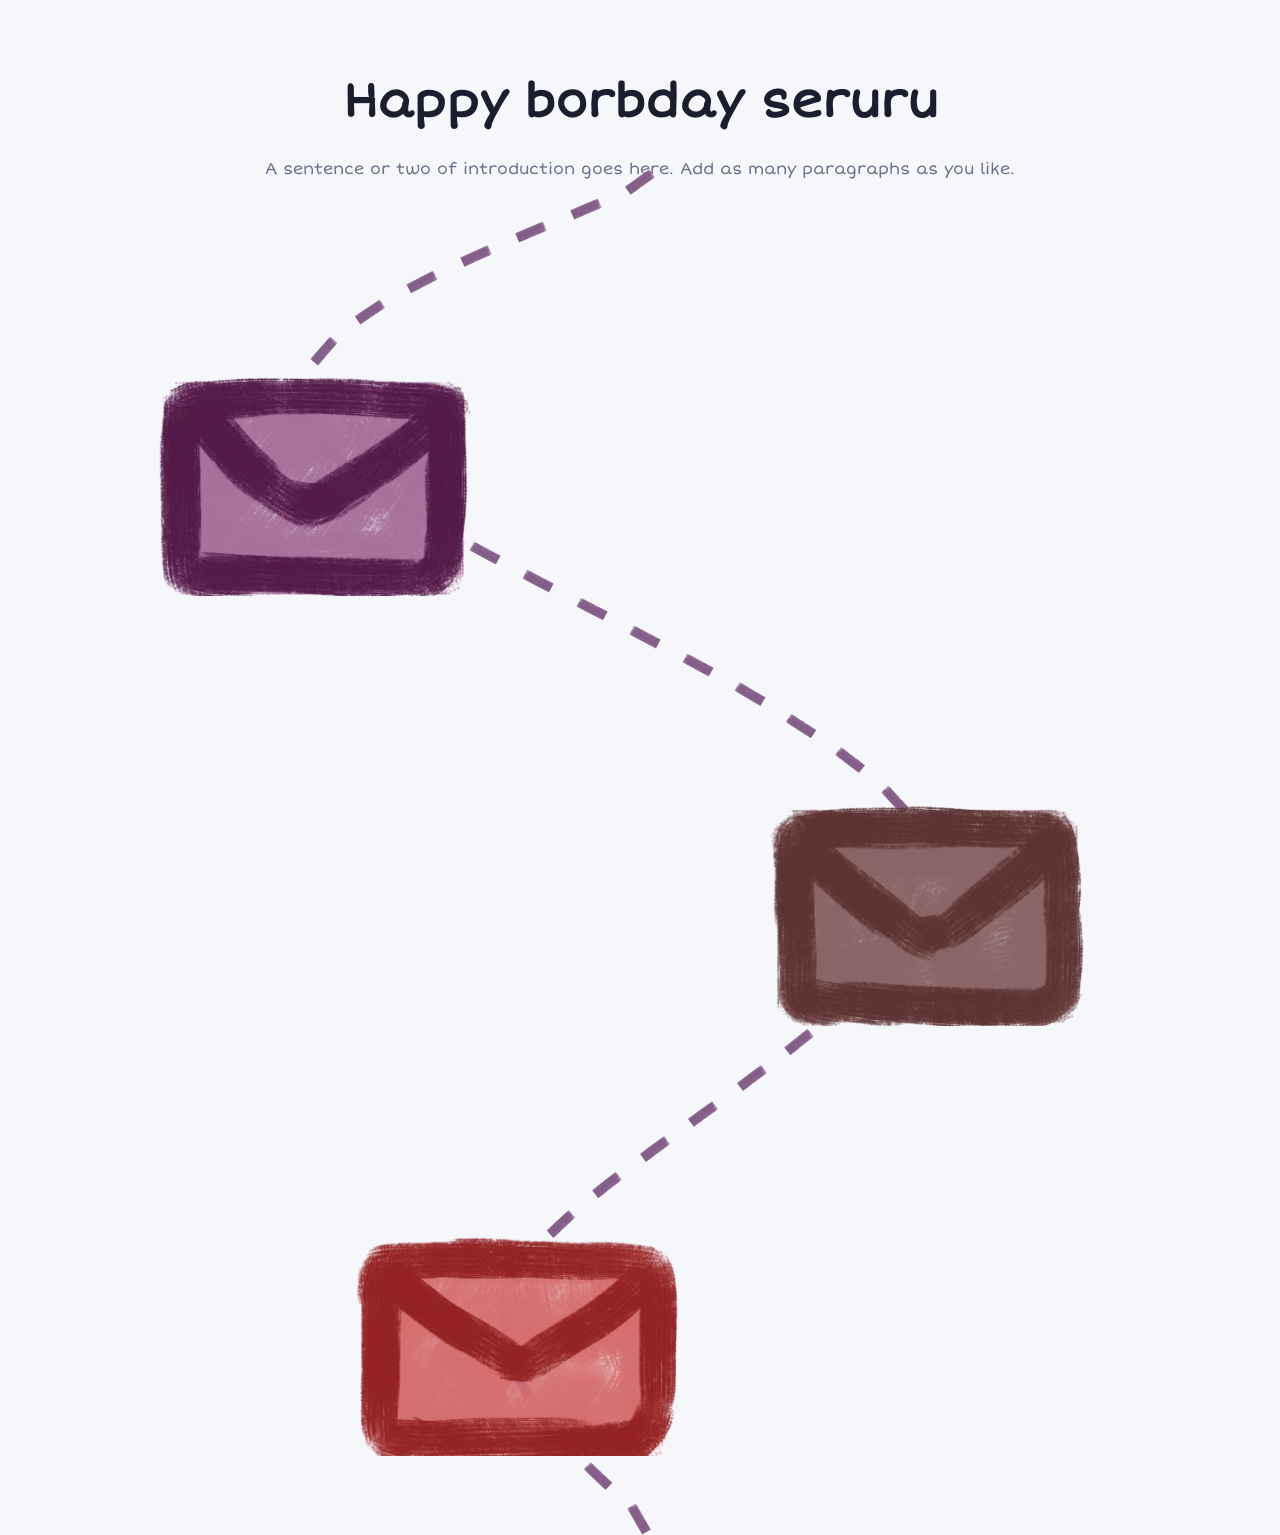
==== index.html @ 4412a471 "remove 4th page" ====
<!DOCTYPE html>
<html lang="en">

<head>
    <meta charset="UTF-8">
    <meta name="viewport" content="width=device-width, initial-scale=1.0">
    <title>My Gallery</title>
    <link rel="stylesheet" href="css/style.css">
    <script src="js/main.js" defer></script>
</head>

<body>

    <header class="intro">
        <h1>Happy borbday seruru</h1>
        <p>A sentence or two of introduction goes here. Add as many paragraphs as you like.</p>
    </header>

    <main class="map">

        <!-- An empty layer. main.js fills it with the dotted trail. -->
        <div class="trail"></div>

        <!-- The milestones, from top to bottom. The trail passes through
         each one in this order. Copy a block to add another. -->
        <a class="tile" href="page-1.html">
            <img class="img-default" src="assets/images/tile1-normal.png" alt="">
            <img class="img-hover" src="assets/images/tile1-hover.png" alt="">
        </a>

        <a class="tile" href="page-2.html">
            <img class="img-default" src="assets/images/tile2-normal.png" alt="">
            <img class="img-hover" src="assets/images/tile2-hover.png" alt="">
        </a>

        <a class="tile" href="page-3.html">
            <img class="img-default" src="assets/images/tile3-normal.png" alt="">
            <img class="img-hover" src="assets/images/tile3-hover.png" alt="">
        </a>

    </main>

</body>

</html>
---- css/style.css ----
/* ---------- Basics ---------- */
@font-face {
  font-family: "MyFont";
  src: url("../assets/fonts/ShortStack-Regular.ttf") format("truetype");
  font-display: swap;
}

* {
    box-sizing: border-box;
    margin: 0;
    padding: 0;
}

body {
    font-family: "MyFont", system-ui, sans-serif;
    background: #f6f7fb;
    color: #1c1d2e;
    line-height: 1.6;
}

a {
    color: inherit;
    text-decoration: none;
}

img {
    max-width: 100%;
    display: block;
}


/* ---------- Size of the milestone images ----------
   Change this ONE value to make every image bigger or smaller.
   clamp(smallest, preferred, largest): it scales with the screen
   width but never goes below 180px or above 300px. */
:root {
    --tile-size: 350px
}

/* ---------- Title and intro text at the top ---------- */
.intro {
    max-width: 900px;
    margin: 0 auto;
    padding: 4rem 1.5rem 0;
    text-align: center;
}

.intro h1 {
    font-family: "MyFont", system-ui, sans-serif;
    font-size: 3rem;
    margin-bottom: 1rem;
}

.intro p {
    color: #6b6e8a;
    max-width: 60ch;
    /* keeps lines a comfortable length */
    margin: 0 auto;
}

/* ---------- The map ----------
   A tall column that holds the trail and the milestones.
   "gap" is the vertical space between milestones: raise it for a
   longer trail, lower it for a shorter one. */
.map {
    position: relative;
    /* the trail is positioned inside this */
    max-width: 1200px;
    margin: 0 auto;
    padding: 4rem 1.5rem;
    display: flex;
    flex-direction: column;
    gap: 5rem;
}


/* ---------- The trail layer ----------
   Sits behind the milestones and never blocks clicks.
   main.js puts the little trail pieces inside it. */
.trail {
    position: absolute;
    inset: 0;
    z-index: 0;
    pointer-events: none;
}

.trail-piece {
    position: absolute;
    /* If your trail image is too big or small, set a size here, e.g.
     width: 20px; */
}


/* ---------- One milestone ---------- */
.tile {
    position: relative;
    z-index: 1;
    /* above the trail */
    display: block;
    width: var(--tile-size);
    aspect-ratio: 1 / 1;
    flex-shrink: 0;
}

/* ---------- The zig-zag ----------
   Each milestone is pushed left or right. The pattern repeats every
   4 images, with different amounts so it looks hand-placed, not rigid.
   Edit the percentages to move things around.
   (We use "nth-of-type" because the trail <div> is also in the map.) */
.tile:nth-of-type(4n + 1) {
    align-self: flex-start;
    margin-left: 6%;
}

.tile:nth-of-type(4n + 2) {
    align-self: flex-end;
    margin-right: 10%;
}

.tile:nth-of-type(4n + 3) {
    align-self: flex-start;
    margin-left: 24%;
}

/* Keyboard users get a simple outline when they tab onto a tile */
.tile:focus-visible {
    outline: 2px solid #5b3fe0;
    outline-offset: 4px;
}


/* ---------- The two stacked images (instant swap) ---------- */
.tile img {
    position: absolute;
    inset: 0;
    width: 100%;
    height: 100%;
    object-fit: contain;
}

.tile .img-hover {
    opacity: 0;
}

.tile:hover .img-hover,
.tile:focus-visible .img-hover {
    opacity: 1;
}

.tile:hover .img-default,
.tile:focus-visible .img-default {
    opacity: 0;
}


/* ---------- The pages you open by clicking ---------- */
.content-page {
    max-width: 700px;
    margin: 0 auto;
    padding: 3rem 1.5rem;
    animation: page-in 0.6s ease-out both;
}

.content-page h1 {
    margin: 1.5rem 0 1rem;
}

.content-page img {
    margin: 1.5rem 0;
    max-width: 320px;
}

.back-link {
    display: inline-block;
    color: #5b3fe0;
    font-weight: 600;
    transition: transform 0.2s;
}

.back-link:hover {
    transform: translateX(-4px);
}

@keyframes page-in {
    from {
        opacity: 0;
        transform: translateY(20px);
    }

    to {
        opacity: 1;
        transform: translateY(0);
    }
}


/* ---------- Respect "reduce motion" settings ---------- */
@media (prefers-reduced-motion: reduce) {

    *,
    *::before,
    *::after {
        animation: none !important;
        transition: none !important;
    }
}
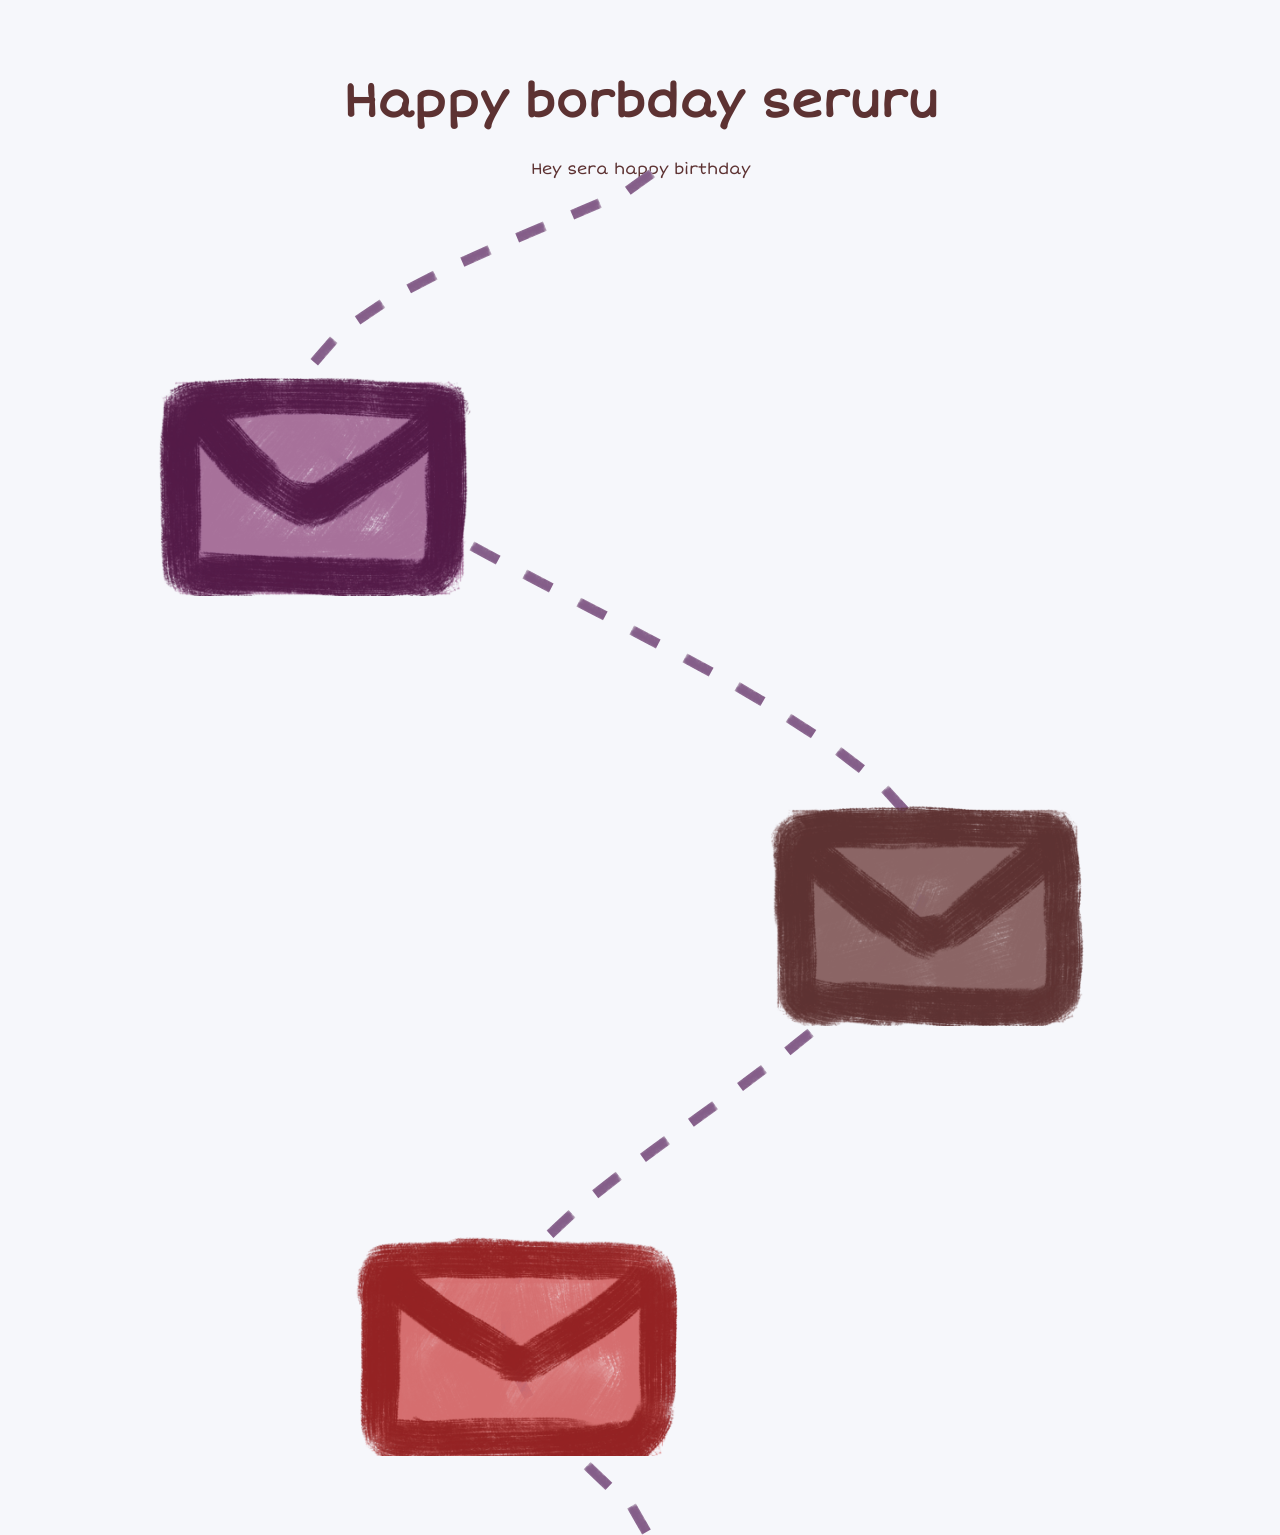
==== commit d7612b24: "i forgor" ====
--- a/index.html
+++ b/index.html
@@ -13,7 +13,7 @@
 
     <header class="intro">
         <h1>Happy borbday seruru</h1>
-        <p>A sentence or two of introduction goes here. Add as many paragraphs as you like.</p>
+        <p>Hey sera happy birthday</p>
     </header>
 
     <main class="map">
--- a/css/style.css
+++ b/css/style.css
@@ -46,13 +46,14 @@
 }
 
 .intro h1 {
+    color: #5D3232;
     font-family: "MyFont", system-ui, sans-serif;
     font-size: 3rem;
     margin-bottom: 1rem;
 }
 
 .intro p {
-    color: #6b6e8a;
+    color: #5D3232;
     max-width: 60ch;
     /* keeps lines a comfortable length */
     margin: 0 auto;
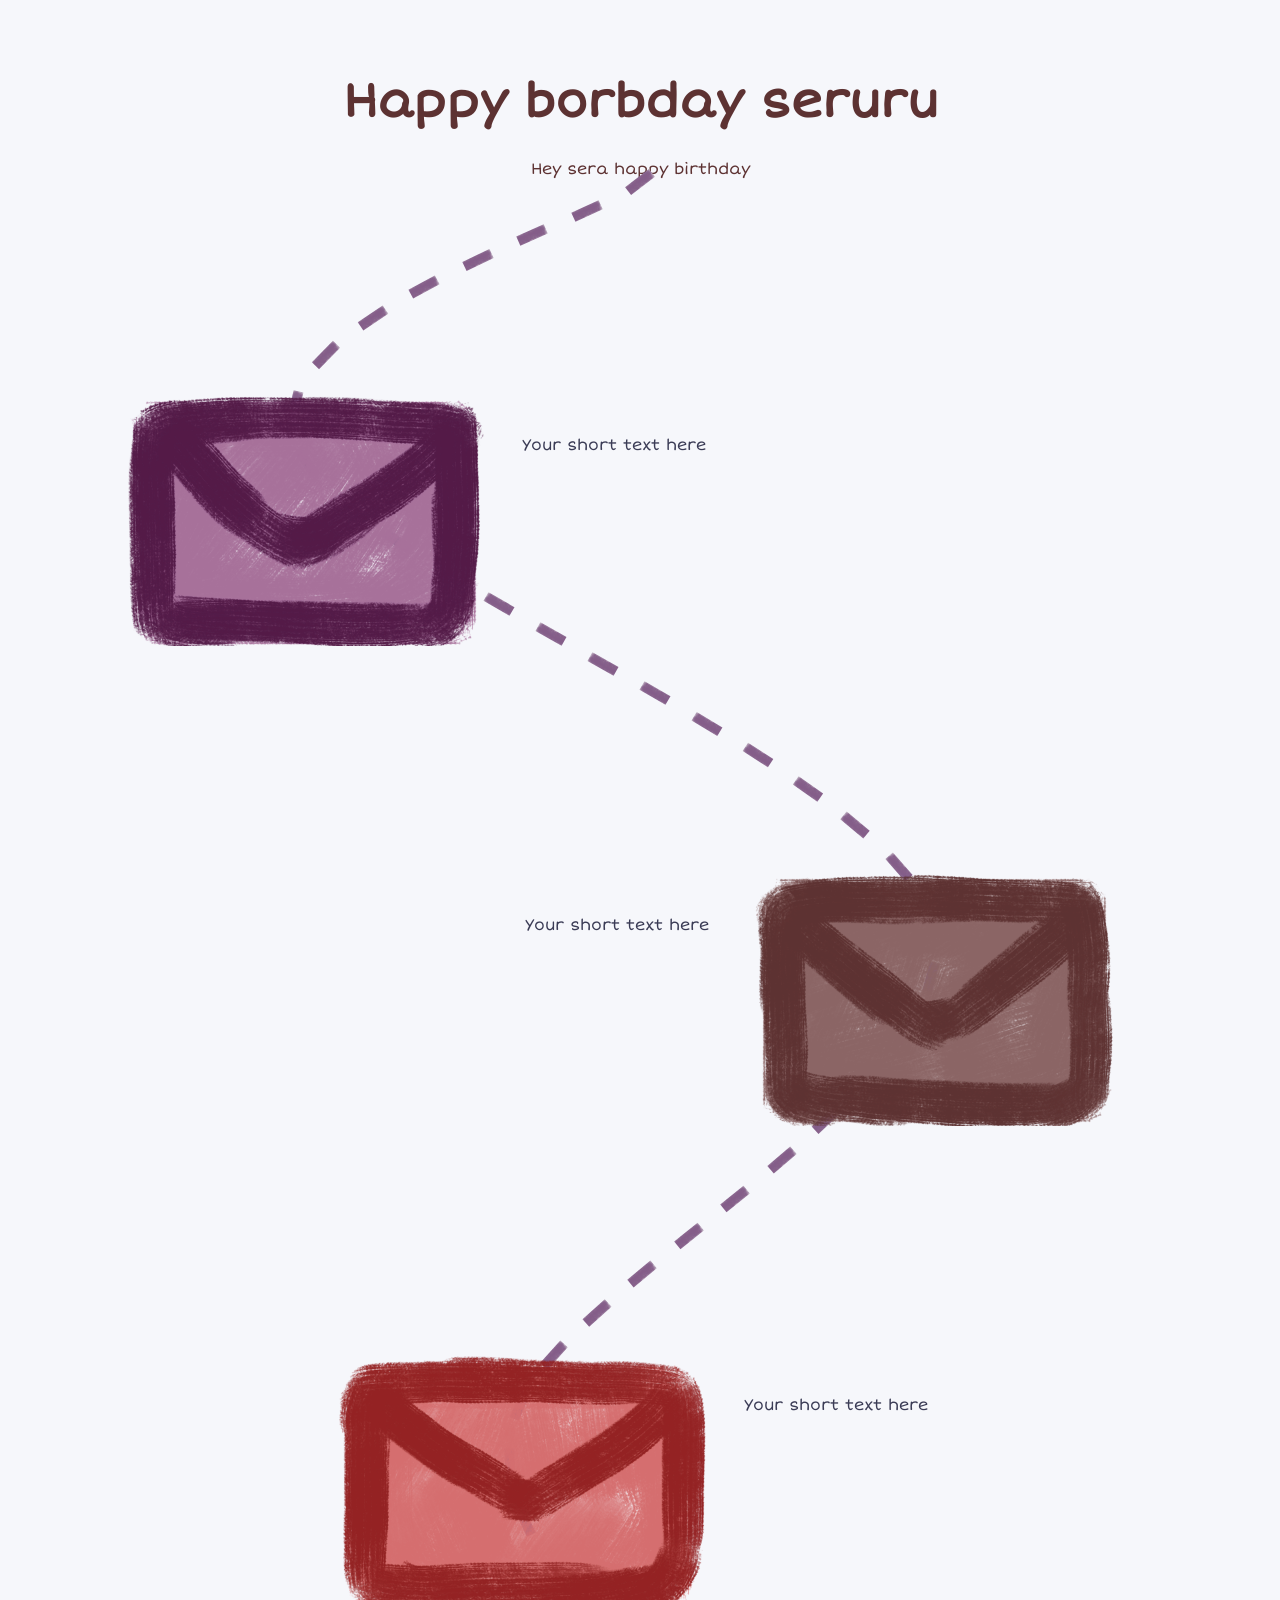
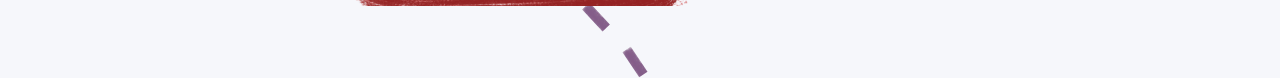
==== commit d3bbe812: "added text per box" ====
--- a/index.html
+++ b/index.html
@@ -26,16 +26,19 @@
         <a class="tile" href="page-1.html">
             <img class="img-default" src="assets/images/tile1-normal.png" alt="">
             <img class="img-hover" src="assets/images/tile1-hover.png" alt="">
+            <span class="note">Your short text here</span>
         </a>
 
         <a class="tile" href="page-2.html">
             <img class="img-default" src="assets/images/tile2-normal.png" alt="">
             <img class="img-hover" src="assets/images/tile2-hover.png" alt="">
+            <span class="note">Your short text here</span>
         </a>
 
         <a class="tile" href="page-3.html">
             <img class="img-default" src="assets/images/tile3-normal.png" alt="">
             <img class="img-hover" src="assets/images/tile3-hover.png" alt="">
+            <span class="note">Your short text here</span>
         </a>
 
     </main>
--- a/css/style.css
+++ b/css/style.css
@@ -1,8 +1,8 @@
 /* ---------- Basics ---------- */
 @font-face {
-  font-family: "MyFont";
-  src: url("../assets/fonts/ShortStack-Regular.ttf") format("truetype");
-  font-display: swap;
+    font-family: "MyFont";
+    src: url("../assets/fonts/ShortStack-Regular.ttf") format("truetype");
+    font-display: swap;
 }
 
 * {
@@ -34,7 +34,7 @@
    clamp(smallest, preferred, largest): it scales with the screen
    width but never goes below 180px or above 300px. */
 :root {
-    --tile-size: 350px
+    --tile-size: 400px
 }
 
 /* ---------- Title and intro text at the top ---------- */
@@ -66,7 +66,7 @@
 .map {
     position: relative;
     /* the trail is positioned inside this */
-    max-width: 1200px;
+    max-width: 900;
     margin: 0 auto;
     padding: 4rem 1.5rem;
     display: flex;
@@ -182,6 +182,33 @@
     transform: translateX(-4px);
 }
 
+/* ---------- Text beside each envelope ---------- */
+.note {
+    position: absolute;
+    top: 50%;
+    /* vertically centered on the envelope */
+    transform: translateY(-50%);
+    width: 200px;
+    /* how wide the text block can be */
+    font-size: 1rem;
+    line-height: 1.35;
+    color: #3a3b55;
+}
+
+/* Left-hand envelopes (1st, 3rd, 5th...): text goes on the RIGHT */
+.tile:nth-of-type(odd) .note {
+    left: 100%;
+    margin-left: 1.5rem;
+    text-align: left;
+}
+
+/* Right-hand envelopes (2nd, 4th, 6th...): text goes on the LEFT */
+.tile:nth-of-type(even) .note {
+    right: 100%;
+    margin-right: 1.5rem;
+    text-align: right;
+}
+
 @keyframes page-in {
     from {
         opacity: 0;
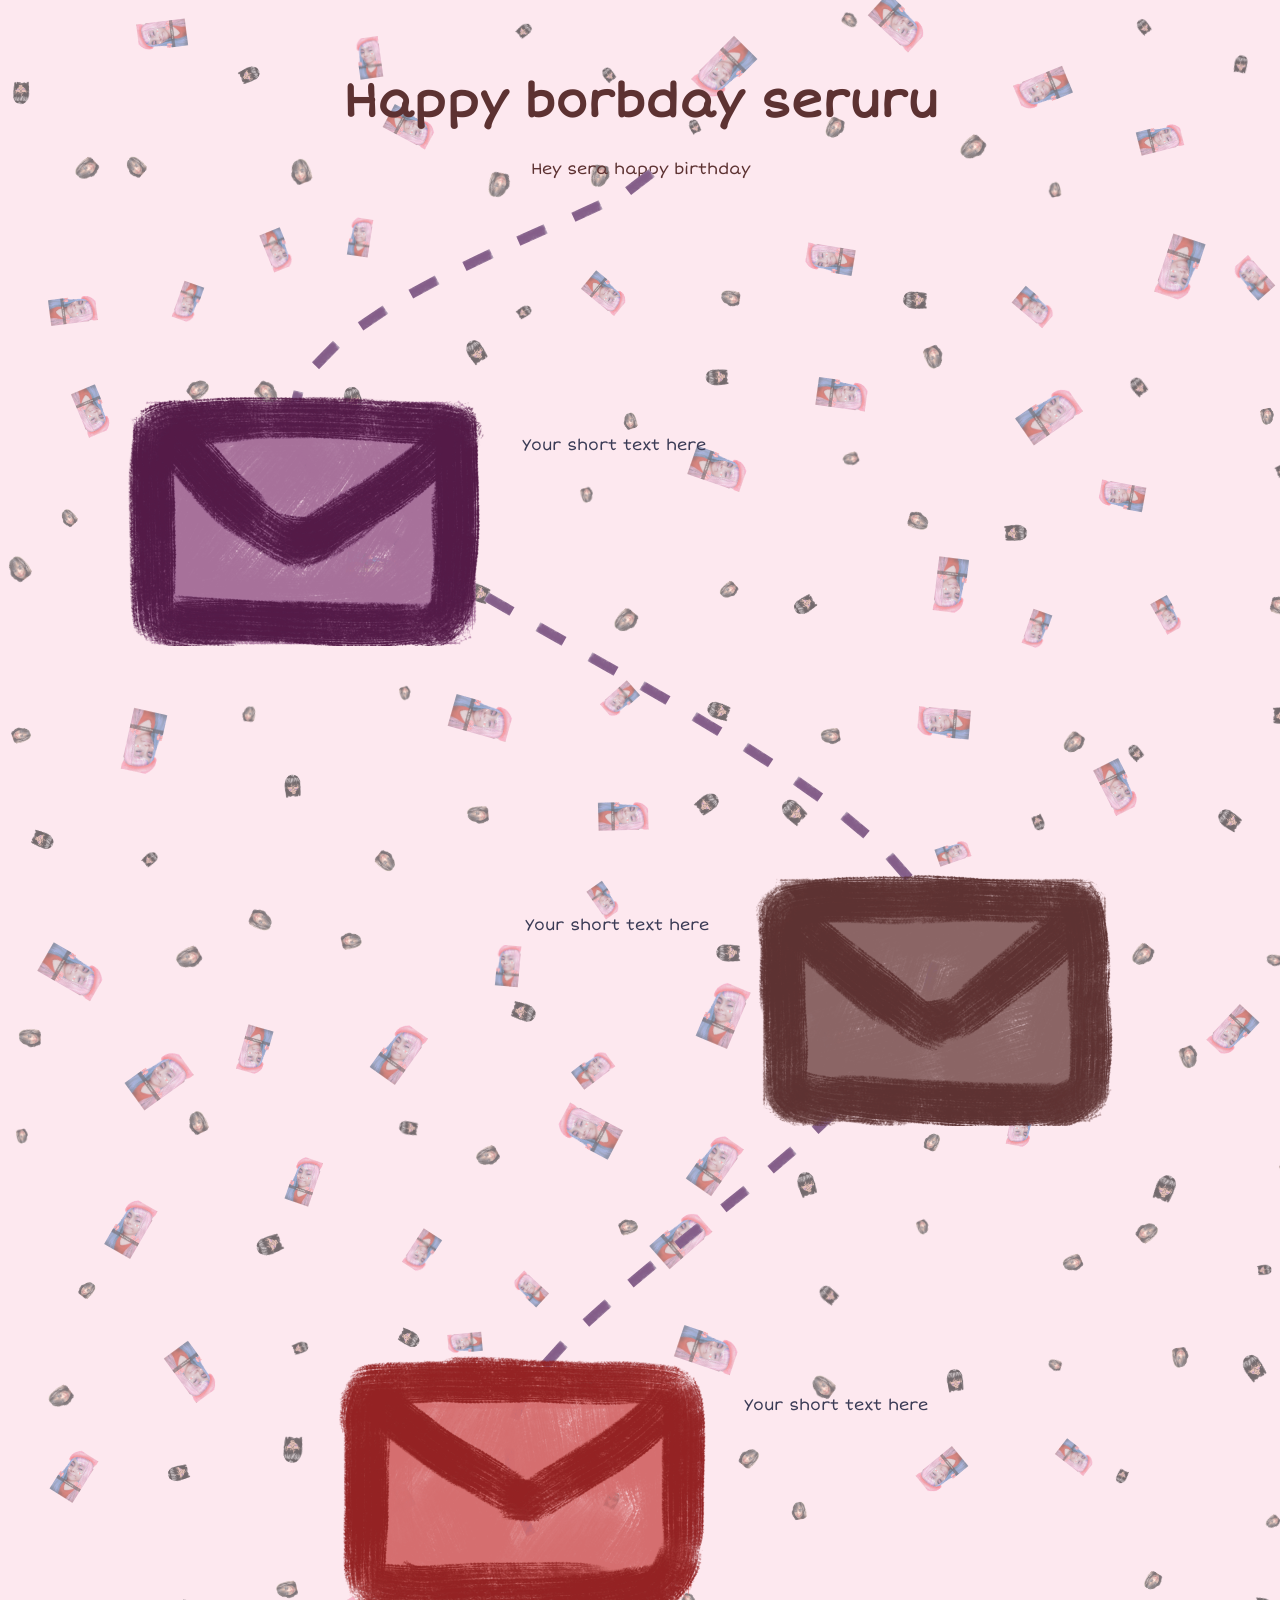
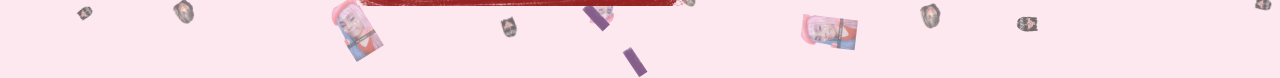
==== commit 89f346cf: "added dotted images" ====
--- a/index.html
+++ b/index.html
@@ -7,10 +7,12 @@
     <title>My Gallery</title>
     <link rel="stylesheet" href="css/style.css">
     <script src="js/main.js" defer></script>
+    <script src="js/dots.js" defer></script>
 </head>
 
 <body>
 
+    <div class="dots"></div>
     <header class="intro">
         <h1>Happy borbday seruru</h1>
         <p>Hey sera happy birthday</p>
--- a/css/style.css
+++ b/css/style.css
@@ -13,7 +13,7 @@
 
 body {
     font-family: "MyFont", system-ui, sans-serif;
-    background: #f6f7fb;
+    background: #fde8ef;
     color: #1c1d2e;
     line-height: 1.6;
 }
@@ -221,6 +221,30 @@
     }
 }
 
+/* ---------- Scattered dots behind everything ---------- */
+body {
+    position: relative;
+    /* the dots layer is sized to the whole page */
+    min-height: 100vh;
+}
+
+.dots {
+    position: absolute;
+    inset: 0;
+    /* covers the entire page, top to bottom */
+    z-index: -1;
+    /* behind all content */
+    overflow: hidden;
+    /* dots near the edge can't cause side-scrolling */
+    pointer-events: none;
+    /* never blocks clicks */
+}
+
+.dot {
+    position: absolute;
+    opacity: 0.55;
+    /* lower = fainter, 1 = full strength */
+}
 
 /* ---------- Respect "reduce motion" settings ---------- */
 @media (prefers-reduced-motion: reduce) {
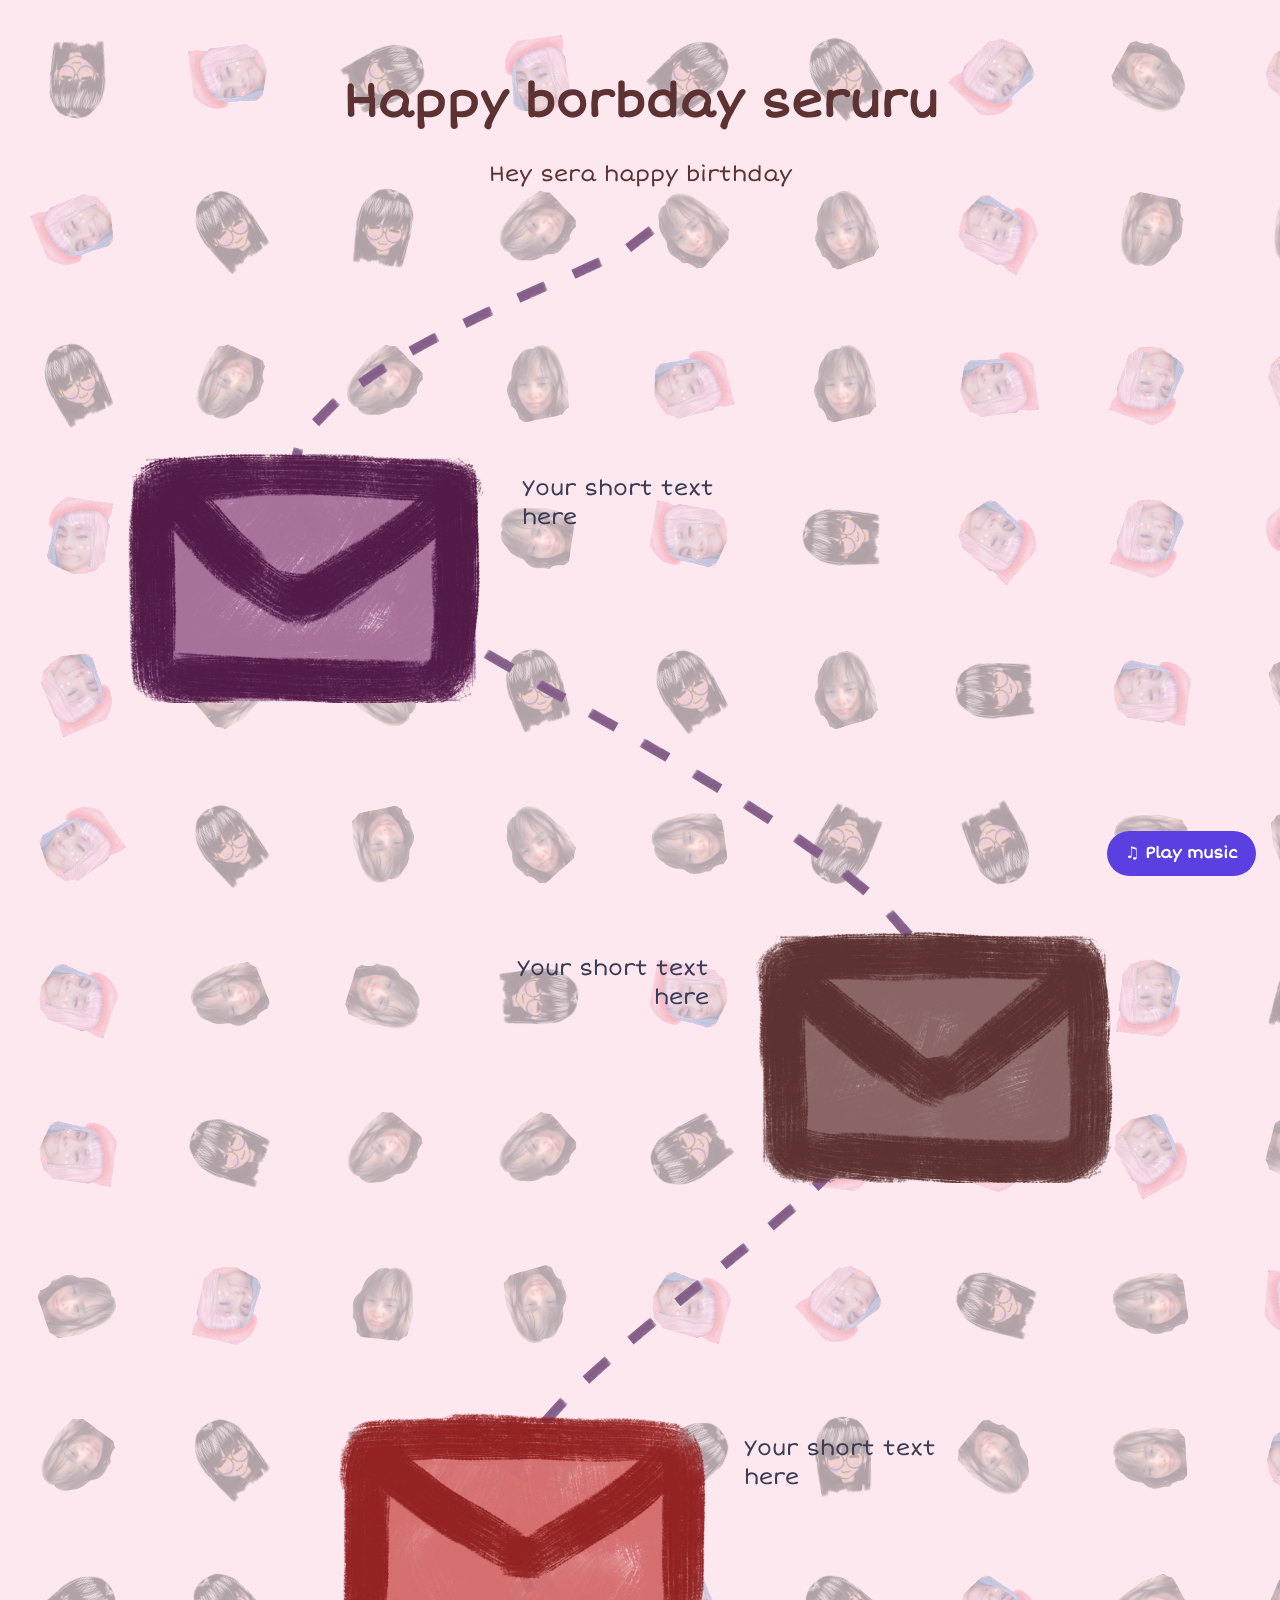
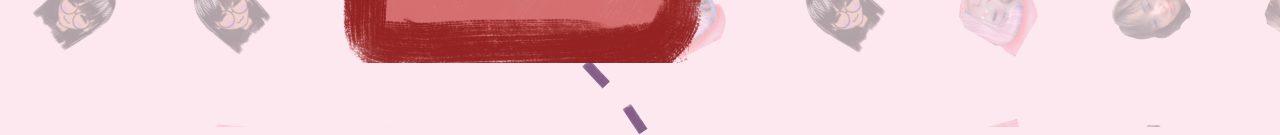
==== commit f27d969d: "music" ====
--- a/index.html
+++ b/index.html
@@ -8,6 +8,7 @@
     <link rel="stylesheet" href="css/style.css">
     <script src="js/main.js" defer></script>
     <script src="js/dots.js" defer></script>
+    <script src="js/music.js" defer></script>
 </head>
 
 <body>
@@ -45,6 +46,8 @@
 
     </main>
 
+    <audio id="bgm" src="assets/audio/song.mp3" loop preload="auto"></audio>
+    <button id="music-toggle" class="music-toggle" type="button">&#9835; Play music</button>
 </body>
 
 </html>
--- a/css/style.css
+++ b/css/style.css
@@ -16,6 +16,10 @@
     background: #fde8ef;
     color: #1c1d2e;
     line-height: 1.6;
+}
+
+p {
+    font-size: 1.35rem;
 }
 
 a {
@@ -41,7 +45,7 @@
 .intro {
     max-width: 900px;
     margin: 0 auto;
-    padding: 4rem 1.5rem 0;
+    padding: 4rem 1.5rem 3rem;
     text-align: center;
 }
 
@@ -190,7 +194,7 @@
     transform: translateY(-50%);
     width: 200px;
     /* how wide the text block can be */
-    font-size: 1rem;
+    font-size: 1.35rem;
     line-height: 1.35;
     color: #3a3b55;
 }
@@ -242,8 +246,26 @@
 
 .dot {
     position: absolute;
-    opacity: 0.55;
+    opacity: 0.3;
     /* lower = fainter, 1 = full strength */
+}
+
+/* ---------- Music button ---------- */
+.music-toggle {
+    position: fixed;
+    /* stays in place while you scroll */
+    right: 1.5rem;
+    bottom: 1.5rem;
+    z-index: 10;
+    /* above the envelopes */
+    padding: 0.6rem 1.1rem;
+    border: none;
+    border-radius: 999px;
+    background: #5b3fe0;
+    color: #fff;
+    font: inherit;
+    font-weight: 600;
+    cursor: pointer;
 }
 
 /* ---------- Respect "reduce motion" settings ---------- */
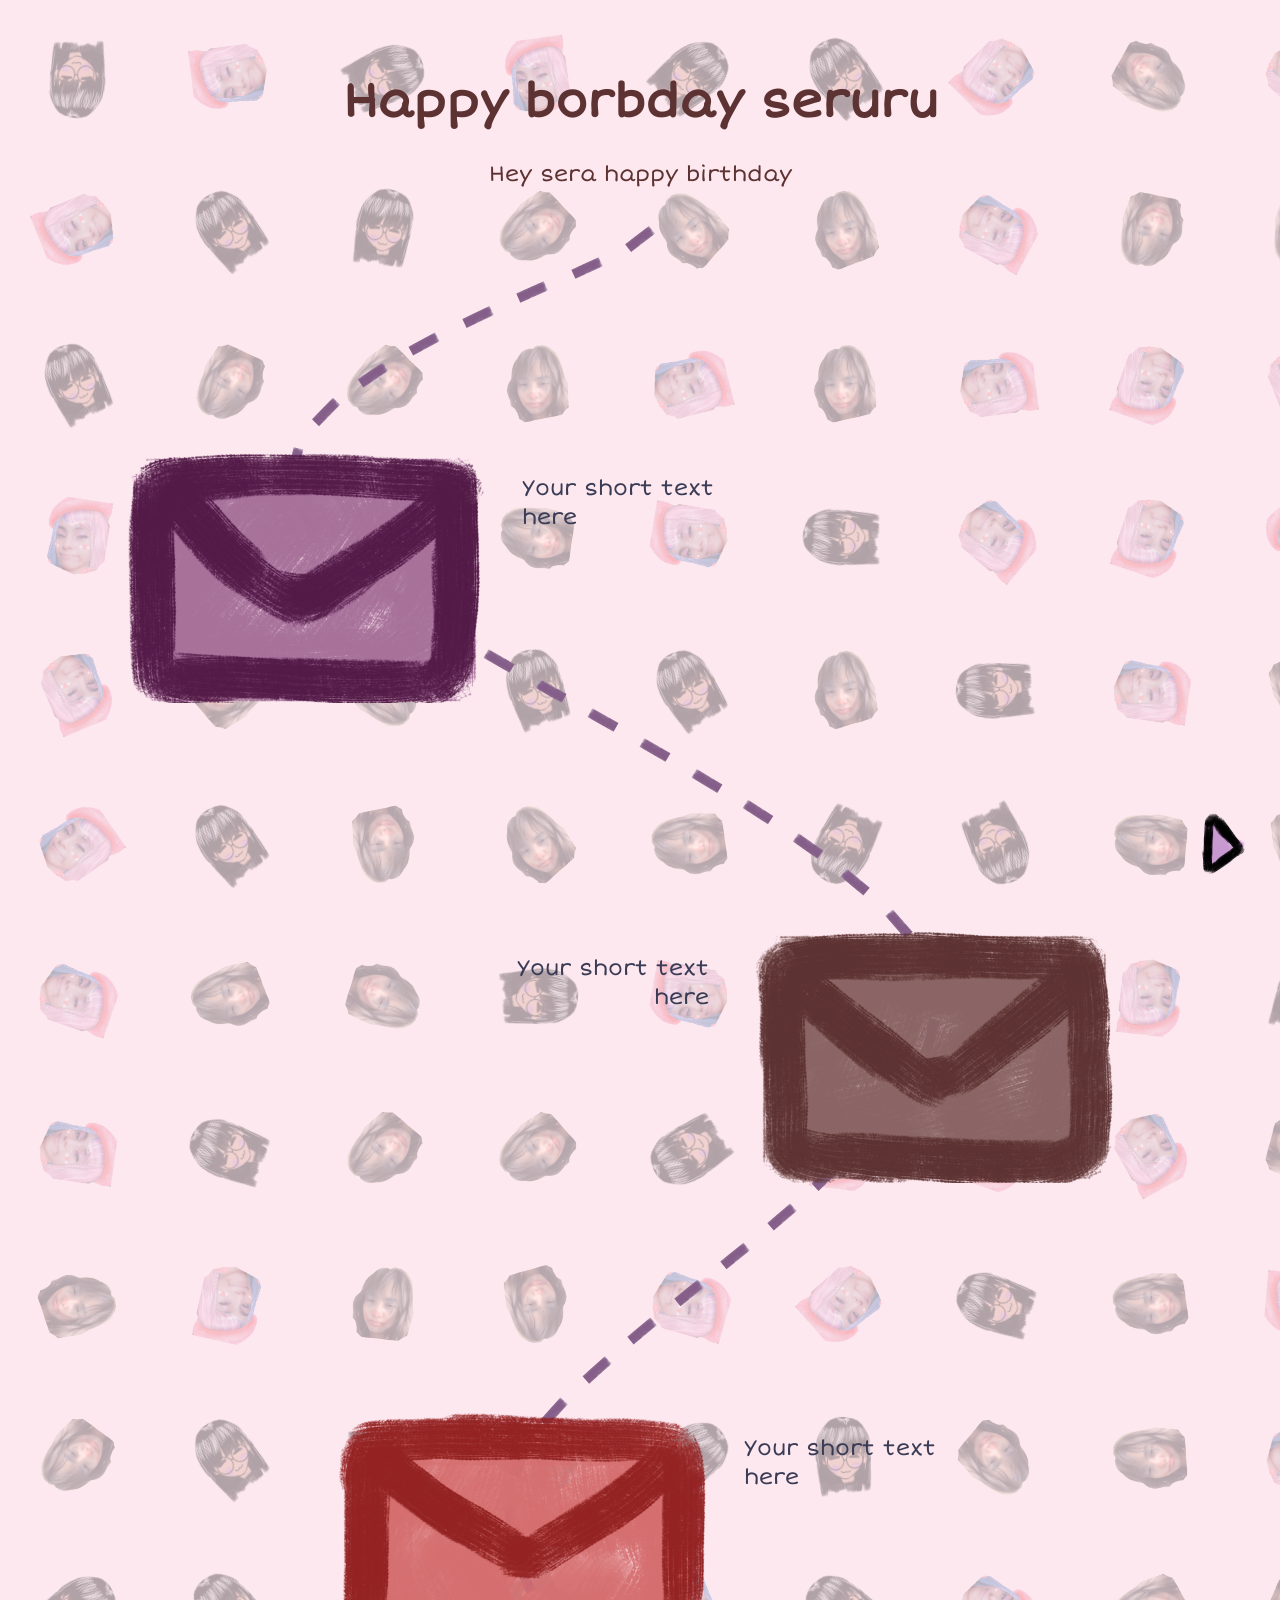
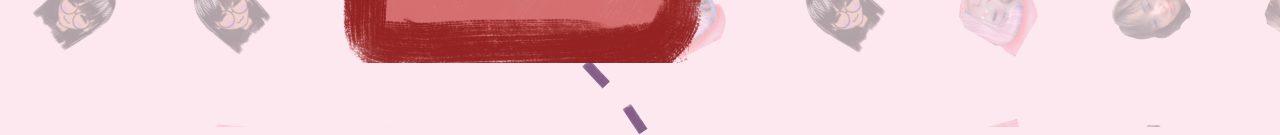
==== commit 9bcb28e8: "added buttons" ====
--- a/index.html
+++ b/index.html
@@ -47,7 +47,9 @@
     </main>
 
     <audio id="bgm" src="assets/audio/song.mp3" loop preload="auto"></audio>
-    <button id="music-toggle" class="music-toggle" type="button">&#9835; Play music</button>
+    <button id="music-toggle" class="music-toggle" type="button" aria-label="Play music">
+        <img id="music-icon" src="assets/images/play.png" alt="">
+    </button>
 </body>
 
 </html>
--- a/css/style.css
+++ b/css/style.css
@@ -258,14 +258,21 @@
     bottom: 1.5rem;
     z-index: 10;
     /* above the envelopes */
-    padding: 0.6rem 1.1rem;
+    width: 64px;
+    /* how big it appears on the page */
+    height: 64px;
+    padding: 0;
     border: none;
-    border-radius: 999px;
-    background: #5b3fe0;
-    color: #fff;
-    font: inherit;
-    font-weight: 600;
+    background: none;
+    /* your picture is the whole button */
     cursor: pointer;
+}
+
+.music-toggle img {
+    display: block;
+    width: 100%;
+    height: 100%;
+    object-fit: contain;
 }
 
 /* ---------- Respect "reduce motion" settings ---------- */
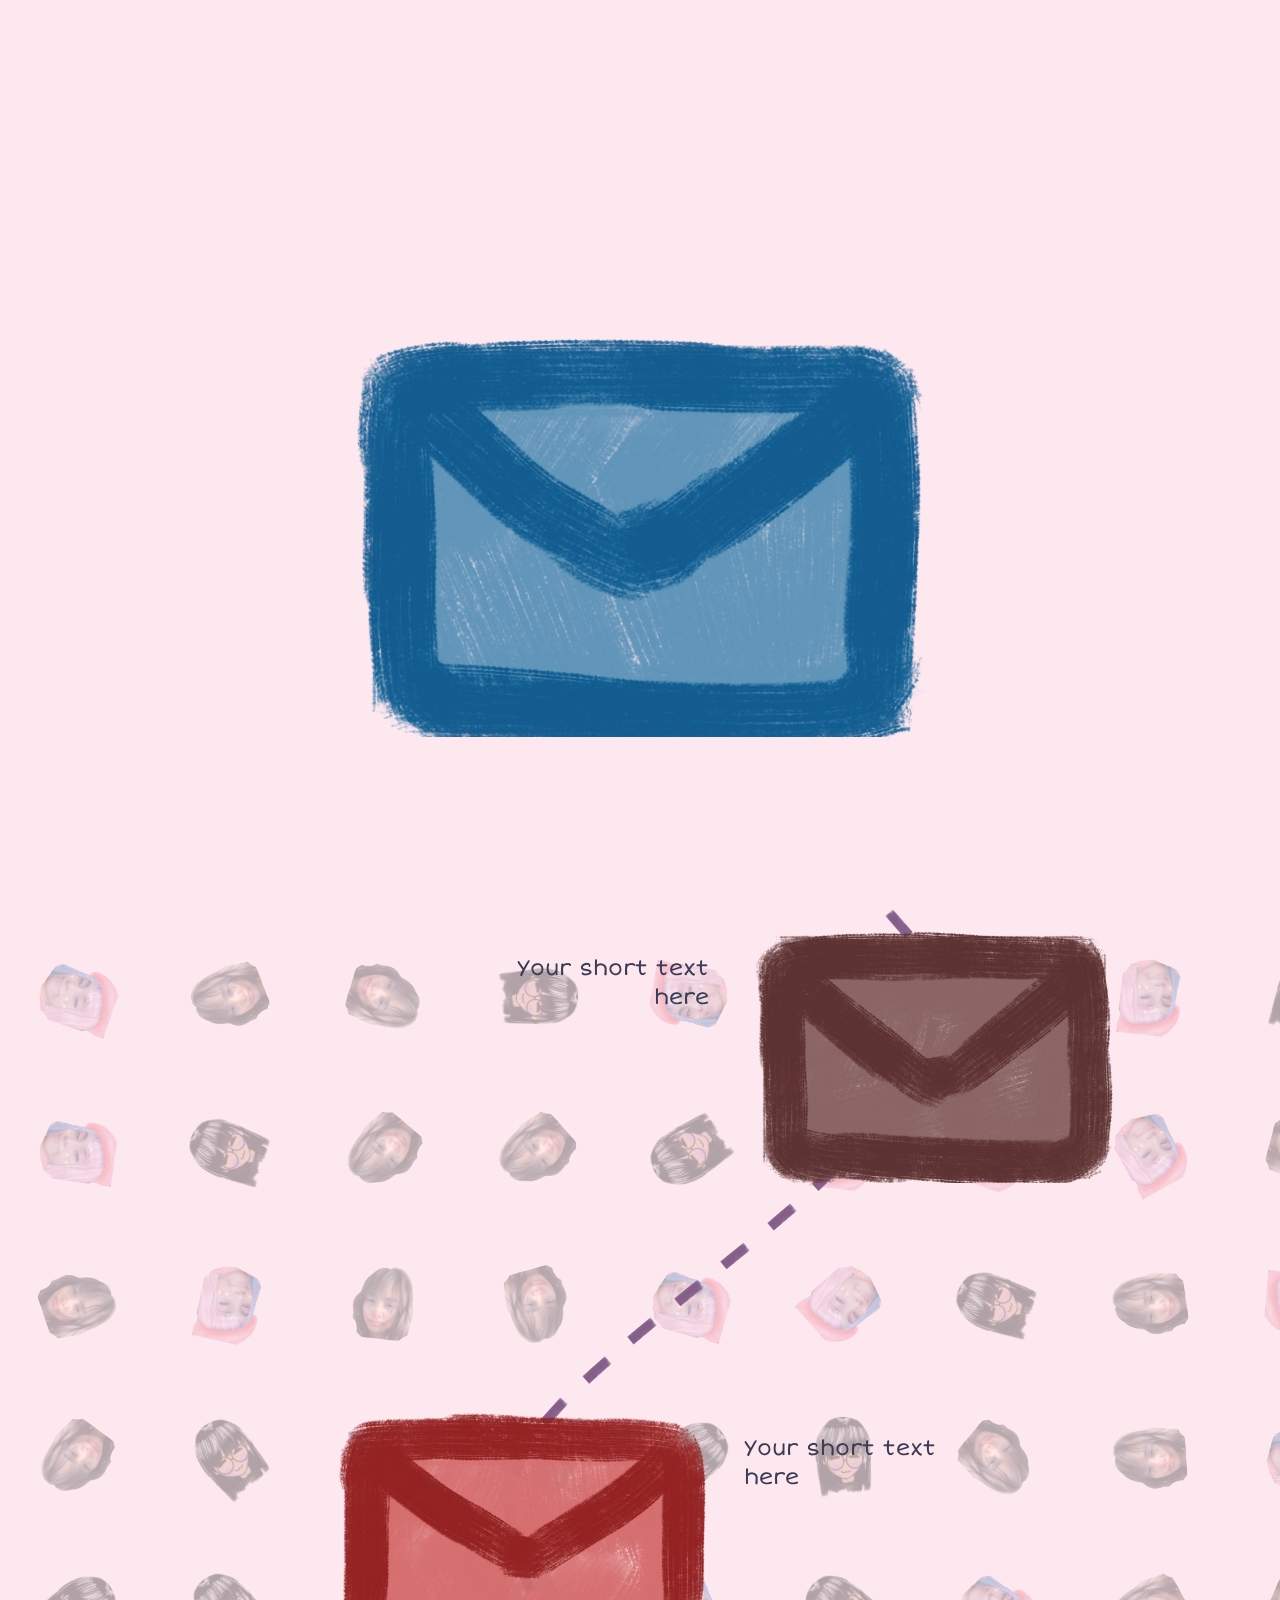
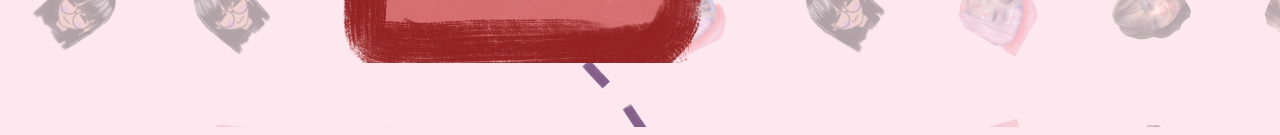
==== commit 5b9a861a: "Entry page" ====
--- a/index.html
+++ b/index.html
@@ -6,9 +6,14 @@
     <meta name="viewport" content="width=device-width, initial-scale=1.0">
     <title>My Gallery</title>
     <link rel="stylesheet" href="css/style.css">
+    <script>
+        /* If the visitor already opened the envelope in this tab, skip the entry screen */
+        try {if (sessionStorage.getItem("entered")) document.documentElement.classList.add("skip-entry");} catch (e) { }
+    </script>
     <script src="js/main.js" defer></script>
     <script src="js/dots.js" defer></script>
     <script src="js/music.js" defer></script>
+    <script src="js/entry.js" defer></script>
 </head>
 
 <body>
@@ -46,6 +51,14 @@
 
     </main>
 
+    <div class="entry" id="entry">
+        <button class="entry-envelope" id="entry-button" type="button" aria-label="Open the envelope">
+            <img class="entry-closed" src="assets/images/entry-closed.png" alt="">
+            <img class="entry-open" src="assets/images/entry-open.png" alt="">
+        </button>
+        <p class="entry-hint">Click the envelope to open it</p>
+    </div>
+
     <audio id="bgm" src="assets/audio/song.mp3" loop preload="auto"></audio>
     <button id="music-toggle" class="music-toggle" type="button" aria-label="Play music">
         <img id="music-icon" src="assets/images/play.png" alt="">
--- a/css/style.css
+++ b/css/style.css
@@ -275,6 +275,80 @@
     object-fit: contain;
 }
 
+/* ---------- Entry screen: the big envelope ---------- */
+.entry {
+    position: fixed;
+    inset: 0;
+    /* covers the whole window */
+    z-index: 100;
+    /* above everything else */
+    display: flex;
+    flex-direction: column;
+    align-items: center;
+    justify-content: center;
+    gap: 1.5rem;
+    background: #fde8ef;
+    /* same pink as the page */
+    transition: opacity 0.6s ease;
+    /* the fade when it leaves */
+}
+
+.entry.leaving {
+    opacity: 0;
+    pointer-events: none;
+}
+
+/* Already opened it earlier in this tab? Don't show it again. */
+.skip-entry .entry {
+    display: none;
+}
+
+/* No scrolling behind the entry screen */
+html.entry-active,
+html.entry-active body {
+    overflow: hidden;
+}
+
+.entry-envelope {
+    position: relative;
+    height: min(70vh, 700px);
+    /* big, but always fits the window */
+    aspect-ratio: 1 / 1;
+    /* your entry images' width / height */
+    padding: 0;
+    border: none;
+    background: none;
+    cursor: pointer;
+}
+
+/* Two stacked images, swapped instantly (same trick as the tiles) */
+.entry-envelope img {
+    position: absolute;
+    inset: 0;
+    width: 100%;
+    height: 100%;
+    object-fit: contain;
+}
+
+.entry-envelope .entry-open {
+    opacity: 0;
+}
+
+.entry-envelope:hover .entry-open,
+.entry.opening .entry-open {
+    opacity: 1;
+}
+
+.entry-envelope:hover .entry-closed,
+.entry.opening .entry-closed {
+    opacity: 0;
+}
+
+.entry-hint {
+    color: #fde8ef;
+    font-size: 1.25rem;
+}
+
 /* ---------- Respect "reduce motion" settings ---------- */
 @media (prefers-reduced-motion: reduce) {
 
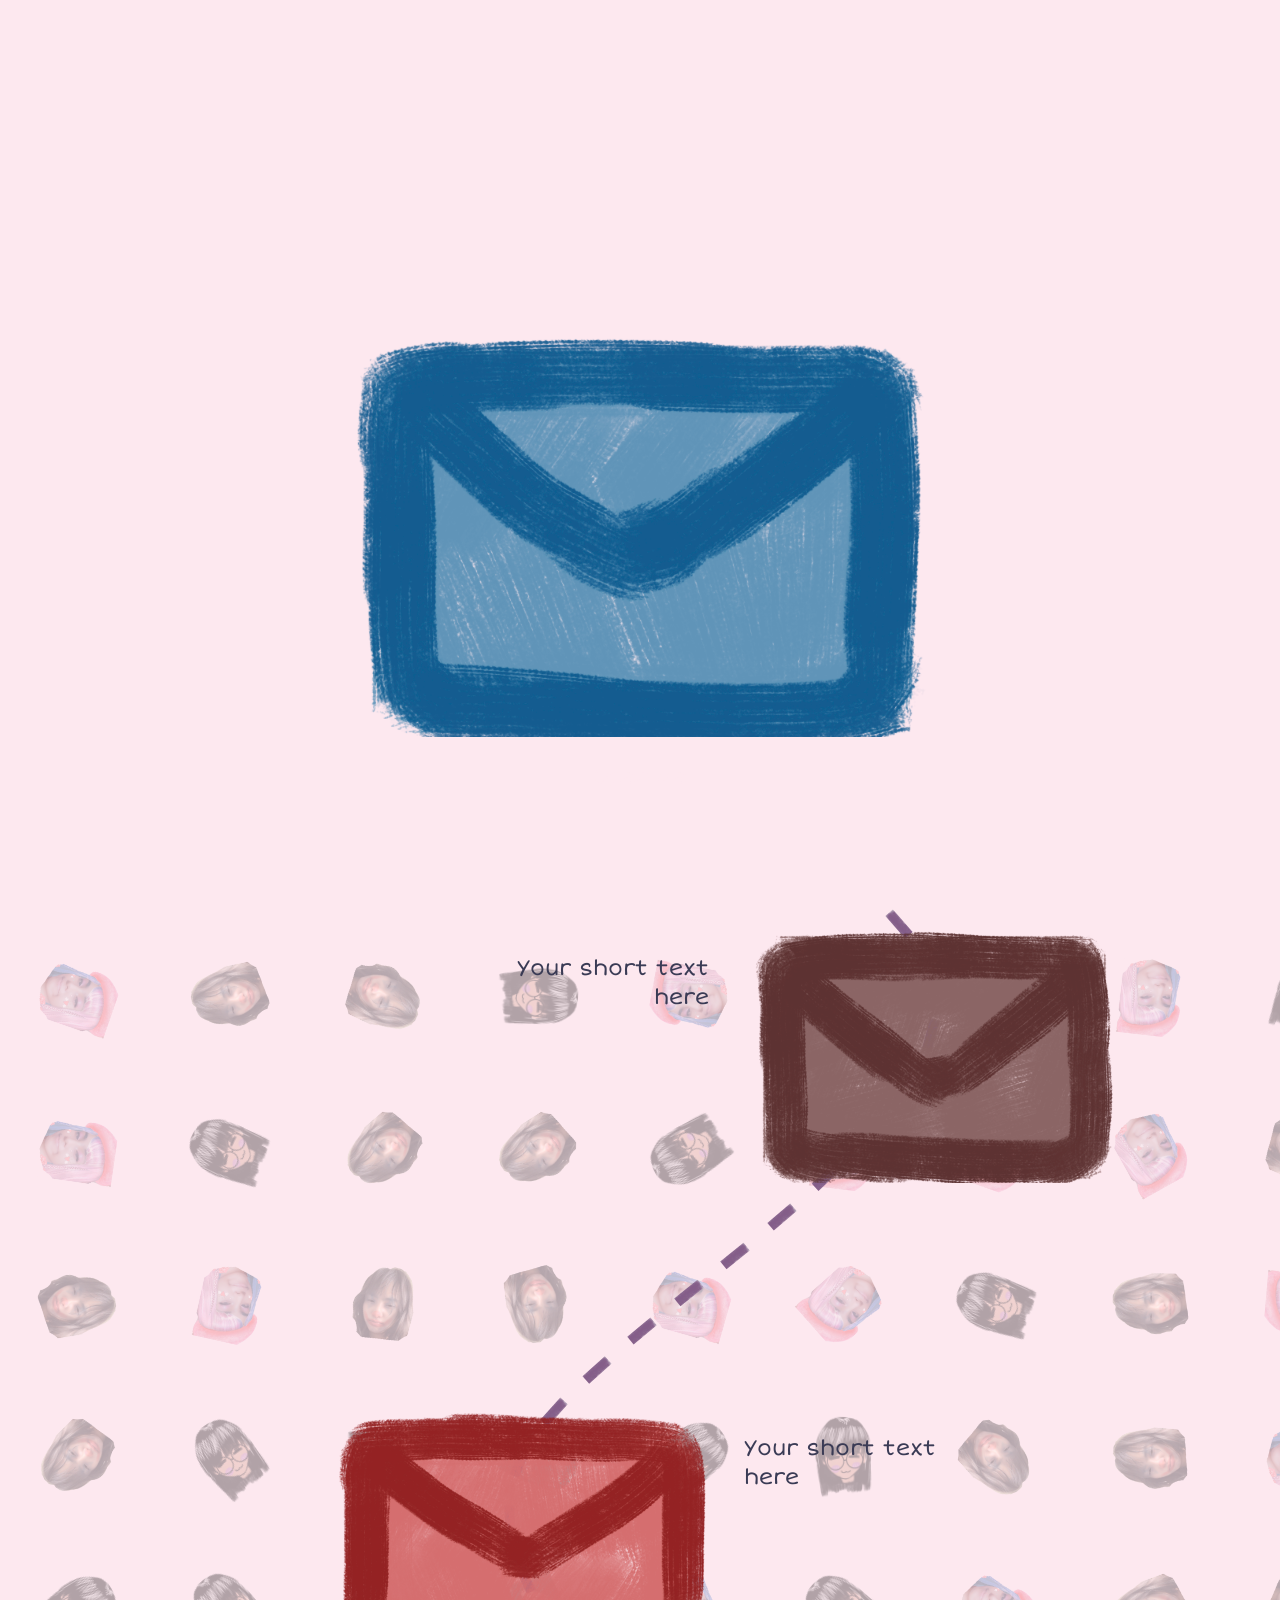
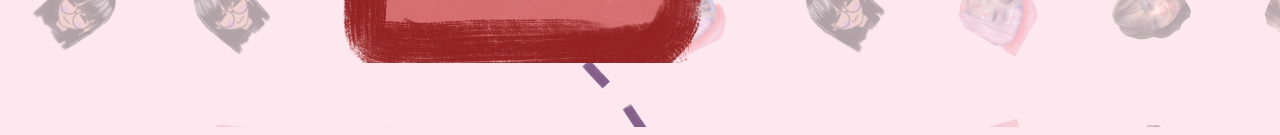
==== commit afc23126: "entry message changed" ====
--- a/index.html
+++ b/index.html
@@ -56,7 +56,7 @@
             <img class="entry-closed" src="assets/images/entry-closed.png" alt="">
             <img class="entry-open" src="assets/images/entry-open.png" alt="">
         </button>
-        <p class="entry-hint">Click the envelope to open it</p>
+        <p class="entry-hint">Open Me</p>
     </div>
 
     <audio id="bgm" src="assets/audio/song.mp3" loop preload="auto"></audio>
